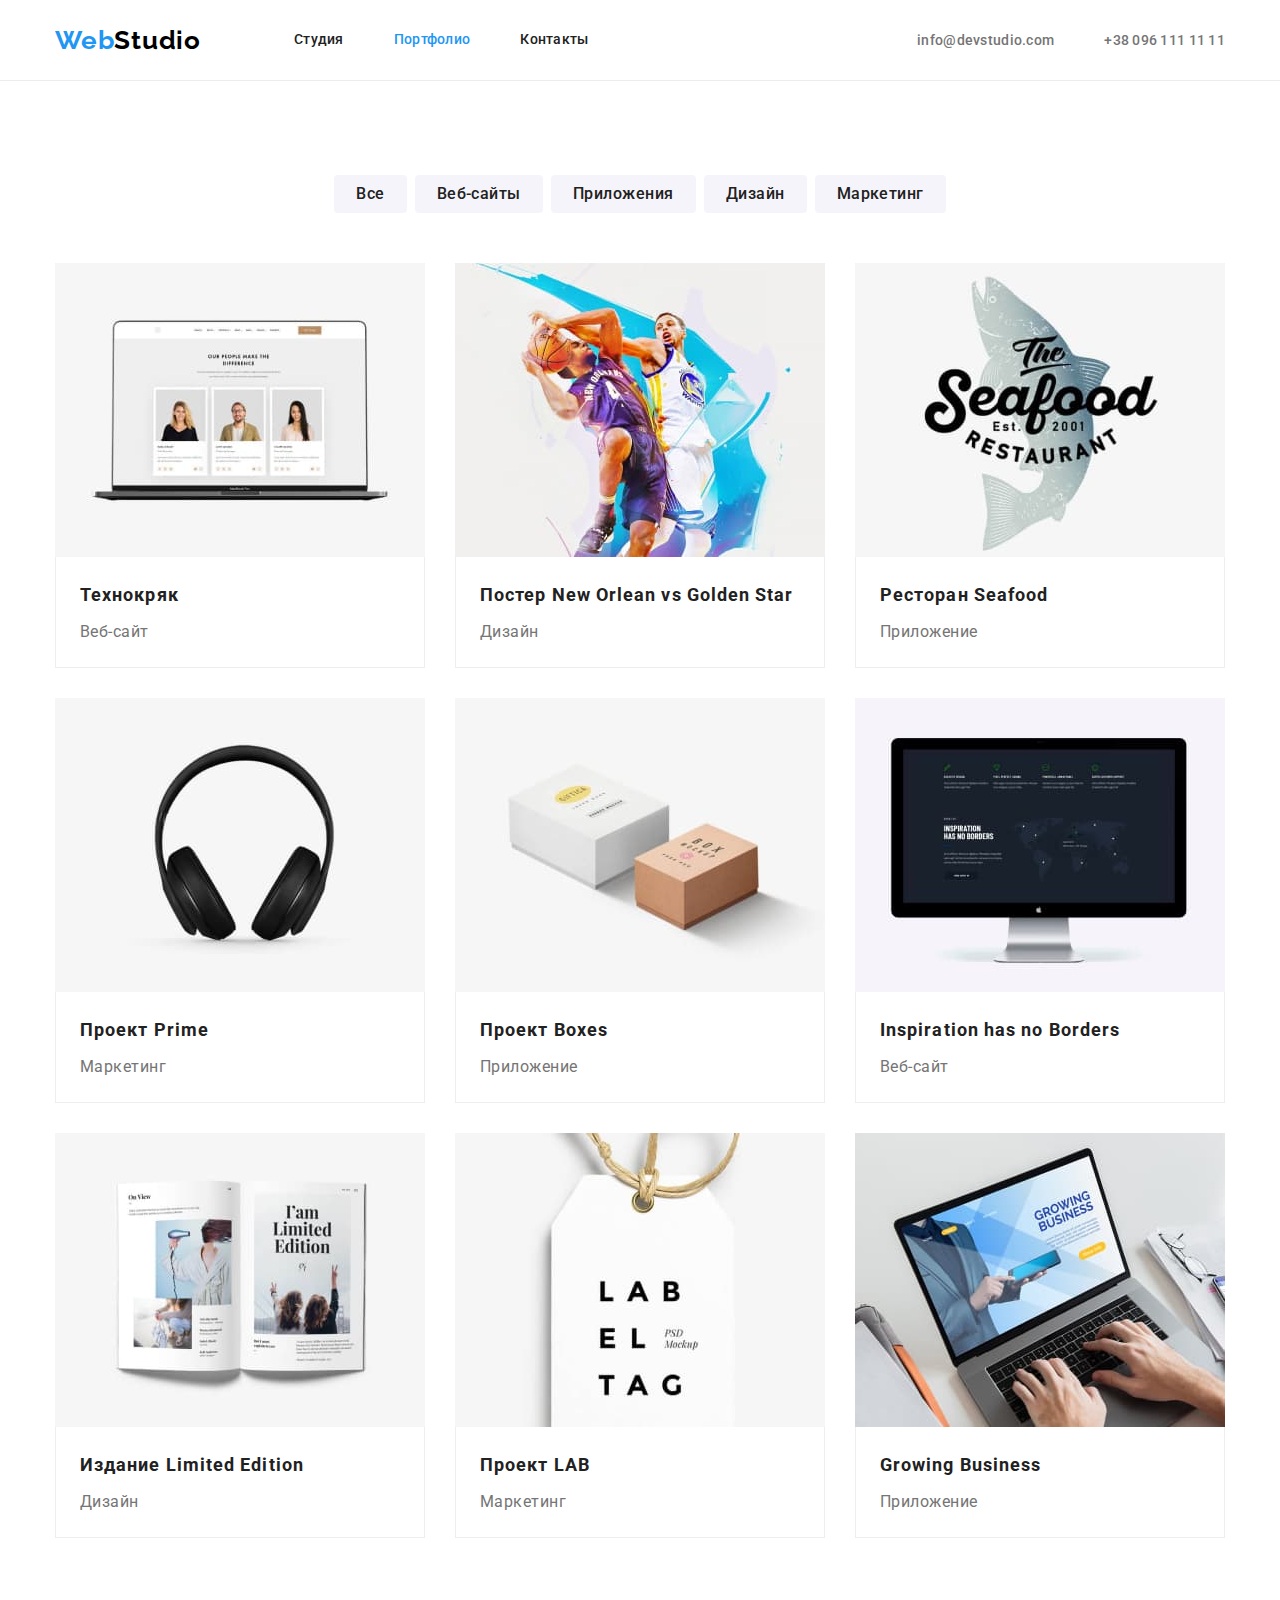
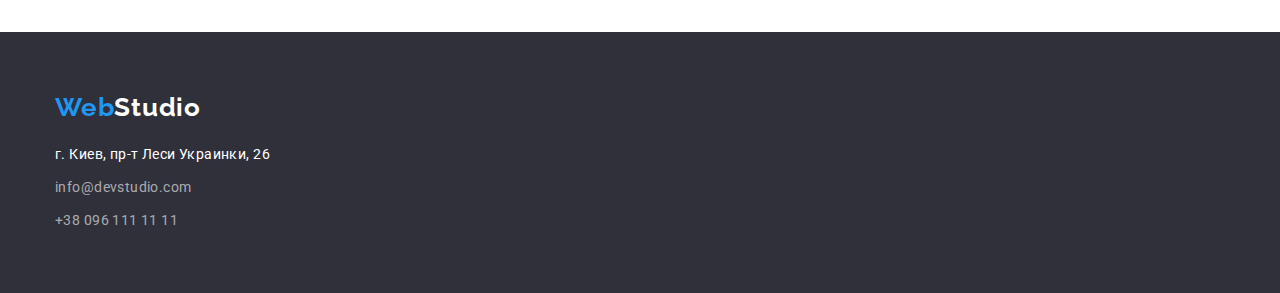
==== portfolio.html @ 06db9b01 "Initial commit" ====
<!DOCTYPE html>
<html lang="ru">
  <head>
    <meta charset="UTF-8" />
    <meta http-equiv="X-UA-Compatible" content="IE=edge" />
    <meta name="viewport" content="width=device-width, initial-scale=1.0" />
    <title>Домашняя работа</title>
    <link
      href="https://fonts.googleapis.com/css2?family=Raleway:wght@700&family=Roboto:wght@400;500;700;900&display=swap"
      rel="stylesheet"
    />
    <link
      rel="stylesheet"
      href="https://cdnjs.cloudflare.com/ajax/libs/modern-normalize/1.1.0/modern-normalize.min.css"
    />
    <link rel="stylesheet" href="./css/styles.css" />
  </head>

  <body>
    <!--Шапка сайта-->
    <header class="header">
      <div class="container nav">
        <a href="./index.html" lang="en" class="logo"><span>Web</span>Studio</a>
        <nav class="nav-list">
          <ul class="site-nav list">
            <li class="item"><a href="./index.html" class="link">Студия</a></li>
            <li class="item"><a href="./portfolio.html" class="link current">Портфолио</a></li>
            <li class="item"><a href="#" class="link">Контакты</a></li>
          </ul>
        </nav>
        <ul class="contacts list">
          <li class="item">
            <a href="mailto:info@devstudio.com" class="link">info@devstudio.com</a>
          </li>
          <li class="item"><a href="tel:+380961111111" class="link">+38 096 111 11 11</a></li>
        </ul>
      </div>
    </header>

    <main>
      <section class="section">
        <div class="container">
          <h1 class="visually-hidden">Наши проекты</h1>
          <ul class="buttons list">
            <li class="item">
              <button type="button" class="btn">Все</button>
            </li>
            <li class="item">
              <button type="button" class="btn">Веб-сайты</button>
            </li>
            <li class="item">
              <button type="button" class="btn">Приложения</button>
            </li>
            <li class="item">
              <button type="button" class="btn">Дизайн</button>
            </li>
            <li class="item">
              <button type="button" class="btn">Маркетинг</button>
            </li>
          </ul>
          <ul class="projects list">
            <li class="item">
              <a href="" class="link">
                <img src="./images/img1.jpg" alt="example1" width="370" height="294" />
                <div class="project-title">
                  <h2 class="title">Технокряк</h2>
                  <p class="text">Веб-сайт</p>
                </div>
              </a>
            </li>
            <li class="item">
              <a href="" class="link">
                <img src="./images/img2.jpg" alt="example2" width="370" height="294" />
                <div class="project-title">
                  <h2 class="title">Постер <span lang="en">New Orlean vs Golden Star</span></h2>
                  <p class="text">Дизайн</p>
                </div>
              </a>
            </li>
            <li class="item">
              <a href="" class="link">
                <img src="./images/img3.jpg" alt="example3" width="370" height="294" />
                <div class="project-title">
                  <h2 class="title">Ресторан <span>Seafood</span></h2>
                  <p class="text">Приложение</p>
                </div>
              </a>
            </li>
            <li class="item">
              <a href="" class="link">
                <img src="./images/img4.jpg" alt="example4" width="370" height="294" />
                <div class="project-title">
                  <h2 class="title">Проект <span>Prime</span></h2>
                  <p class="text">Маркетинг</p>
                </div>
              </a>
            </li>
            <li class="item">
              <a href="" class="link">
                <img src="./images/img5.jpg" alt="example5" width="370" height="294" />
                <div class="project-title">
                  <h2 class="title">Проект <span>Boxes</span></h2>
                  <p class="text">Приложение</p>
                </div>
              </a>
            </li>
            <li class="item">
              <a href="" class="link">
                <img src="./images/img6.jpg" alt="example6" width="370" height="294" />
                <div class="project-title">
                  <h2 lang="en" class="title">Inspiration has no Borders</h2>
                  <p class="text">Веб-сайт</p>
                </div>
              </a>
            </li>
            <li class="item">
              <a href="" class="link">
                <img src="./images/img7.jpg" alt="example7" width="370" height="294" />
                <div class="project-title">
                  <h2 class="title">Издание <span lang="en">Limited Edition</span></h2>
                  <p class="text">Дизайн</p>
                </div>
              </a>
            </li>
            <li class="item">
              <a href="" class="link">
                <img src="./images/img8.jpg" alt="example8" width="370" height="294" />
                <div class="project-title">
                  <h2 class="title">Проект <span>LAB</span></h2>
                  <p class="text">Маркетинг</p>
                </div>
              </a>
            </li>
            <li class="item">
              <a href="" class="link">
                <img src="./images/img9.jpg" alt="example9" width="370" height="294" />
                <div class="project-title">
                  <h2 lang="en" class="title">Growing Business</h2>
                  <p class="text">Приложение</p>
                </div>
              </a>
            </li>
          </ul>
        </div>
      </section>
    </main>
    <footer class="footer">
      <div class="container">
        <a href="" lang="en" class="logo"><span>Web</span>Studio</a>
        <address class="address">
          г. Киев, пр-т Леси Украинки, 26
          <a href="mailto:info@devstudio.com" class="link mail">info@devstudio.com</a>
          <a href="tel:+380961111111" class="link">+38 096 111 11 11</a>
        </address>
      </div>
    </footer>
  </body>
</html>
---- css/styles.css ----
/* цвет вторичного текста #212121; */
/* цвет основного текста #757575; */
/* акцент #2196F3;*/
/* цвет адреса rgba(255, 255, 255, 0.6); */
/* цвет основного фона #FFFFFF; */
/* цвет logo #000000 */
/* цвет фона героя и подвала #2F303A; */
/* цвет фона кнопки и команды# F5F4FA; */
/* цвет фона кнопки героя 188CE8; */
/* цвет линии под карточкой портфолио #EEEEEE */
/* цвет линии хейдера #ECECEC */
:root {
  --primary-text-color: #757575;
  --title-text-color: #212121;
  --accent-color: #2196f3;
  --accent-white-color: rgba(255, 255, 255, 0.6);
  --primary-white-color: #ffffff;
  --bg-color: #f5f4fa;
  --footer-bg-color: #2f303a;
  --logo-text-color: #000000;
  --button-bg-color: #188ce8;
  --border-color: #eeeeee;
  --border-header-color: #ececec;
}

body {
  margin: 0;
  color: var(--primary-text-color);
  background-color: var(--primary-white-color);
  font-family: 'Roboto', sans-serif;
}

.container {
  width: 1200px;
  margin-left: auto;
  margin-right: auto;
  padding-left: 15px;
  padding-right: 15px;
}

.list {
  margin: 0;
  padding: 0;
  list-style: none;
}

h1,
h2,
h3,
p {
  margin-top: 0;
  margin-bottom: 0;
}
img {
  display: block;
}

.visually-hidden {
  position: absolute;
  width: 1px;
  height: 1px;
  margin: -1px;
  border: 0;
  padding: 0;
  white-space: nowrap;
  clip-path: inset(100%);
  clip: rect(0 0 0 0);
  overflow: hidden;
}
/* header */
.logo {
  color: var(--logo-text-color);
  font-family: 'Raleway';
  font-weight: 700;
  font-size: 26px;
  line-height: 1.19;
  text-decoration: none;
  letter-spacing: 0.03em;
}

.logo span {
  color: var(--accent-color);
}

/* site nav */
.header {
  border-bottom: 1px solid var(--border-header-color);
}
.container.nav .site-nav,
.container.nav {
  display: flex;
  align-items: center;
}

.nav-list {
  margin-left: 93px;
}
.site-nav {
  display: flex;
}
.site-nav .item {
  margin-right: 50px;
}
.site-nav .item:last-child {
  margin-right: 0;
}
.site-nav .link {
  display: block;
  padding-top: 32px;
  padding-bottom: 32px;

  color: var(--title-text-color);
  font-weight: 500;
  font-size: 14px;
  line-height: 1.14;
  letter-spacing: 0.02em;
  text-decoration: none;
}

.site-nav .link:hover,
.site-nav .link:focus,
.link.current {
  color: var(--accent-color);
}

.contacts {
  display: flex;
  margin-left: auto;
}

.contacts .item + .item {
  margin-left: 50px;
}

.contacts .link {
  color: var(--primary-text-color);
  font-weight: 500;
  font-size: 14px;
  line-height: 1.14;
  letter-spacing: 0.02em;
  text-decoration: none;
}
.contacts .link:hover,
.contacts .link:focus {
  color: var(--accent-color);
}

/* hero */
.hero {
  padding: 200px 0;

  background-color: var(--footer-bg-color);

  text-align: center;
}

.hero-title {
  margin: 0 auto 30px;
  max-width: 696px;

  color: var(--primary-white-color);

  font-weight: 900;
  font-size: 44px;
  line-height: 1.36;
  letter-spacing: 0.06em;
  text-align: center;
  text-transform: uppercase;
}

/* section */
.section {
  padding-top: 94px;
  padding-bottom: 94px;
}

.section-title {
  margin-bottom: 50px;

  color: var(--title-text-color);

  font-size: 36px;
  line-height: 1.17;
  text-align: center;
  letter-spacing: 0.03em;
}

.feature.list,
.work.list,
.team.list {
  display: flex;
  flex-wrap: wrap;
  justify-content: center;
}

.feature .item {
  width: 270px;
  margin-right: 30px;
}

.section.work {
  padding-top: 0;
}
.work .item,
.team .item {
  margin-right: 30px;
}

.feature .item:last-child,
.work .item:last-child,
.team .item:last-child {
  margin-right: 0px;
}

.feature .title {
  margin-bottom: 10px;

  color: var(--title-text-color);

  font-size: 14px;
  line-height: 1.14;
  text-transform: uppercase;
  letter-spacing: 0.03em;
}

.feature .text {
  font-weight: 400;
  font-size: 14px;
  line-height: 1.71;
  letter-spacing: 0.03em;
}

.team {
  background-color: var(--bg-color);
}

.team-title {
  padding: 30px 10px;
  text-align: center;
}
.team .title {
  margin-bottom: 10px;

  color: var(--title-text-color);

  font-weight: 500;
  font-size: 16px;
  line-height: 1.19;
  letter-spacing: 0.03em;
}

.team .text {
  font-weight: 400;
  font-size: 16px;
  line-height: 1.19;
  letter-spacing: 0.03em;
}

/* address*/
.footer {
  padding-top: 60px;
  padding-bottom: 60px;
  background-color: var(--footer-bg-color);
}

.address {
  color: var(--primary-white-color);
  font-style: normal;
  font-weight: 400;
  font-size: 14px;
  line-height: 1.71;
  letter-spacing: 0.03em;
}

.footer .logo {
  color: var(--primary-white-color);
}

.address {
  margin-top: 20px;
}

.address .link {
  display: block;
  color: var(--accent-white-color);
  text-decoration: none;
}

.address .link:hover,
.address .link:focus {
  color: var(--accent-color);
}
.link.mail {
  margin-top: 9px;
  margin-bottom: 9px;
}

/* buttons */
.btn {
  border-radius: 4px;
  padding: 6px 22px;
  border: 0px;

  color: var(--title-text-color);
  background-color: var(--bg-color);
  cursor: pointer;

  font-family: inherit;
  font-weight: 500;
  font-size: 16px;
  line-height: 1.63;
  letter-spacing: 0.03em;
  text-align: center;
}

.btn:hover,
.btn:focus {
  color: var(--primary-white-color);
  background-color: var(--accent-color);
}

.hero .btn {
  display: inline-block;
  padding: 10px 32px;

  color: var(--primary-white-color);
  background-color: var(--accent-color);
  cursor: pointer;

  font-weight: 700;
  line-height: 1.88;
  letter-spacing: 0.06em;
}

.hero .btn:hover,
.hero .btn:focus {
  background-color: var(--button-bg-color);
}

/* portfolio */

.buttons.list {
  display: flex;
  justify-content: center;
  margin-bottom: 50px;
}

.buttons .item {
  margin-right: 8px;
}

.buttons .item:last-child {
  margin-right: 0px;
}
.projects.list {
  display: flex;
  flex-wrap: wrap;
}

.projects .item {
  width: 370px;
  margin-right: 30px;
  margin-bottom: 30px;
}
.projects .item:nth-child(3n) {
  margin-right: 0px;
}
.projects .item:nth-last-child(-n + 3) {
  margin-bottom: 0px;
}

.project-title {
  padding: 20px 24px;
  border-left: 1px solid var(--border-color);
  border-right: 1px solid var(--border-color);
  border-bottom: 1px solid var(--border-color);
}
.projects .title {
  margin-top: 0;
  margin-bottom: 4px;

  color: var(--title-text-color);

  font-size: 18px;
  line-height: 2;
  letter-spacing: 0.06em;
}

.projects .text {
  color: var(--primary-text-color);
  font-family: 'Roboto';
  font-weight: 400;
  font-size: 16px;
  line-height: 1.88;
  letter-spacing: 0.03em;
}

.projects .link {
  text-decoration: none;
}
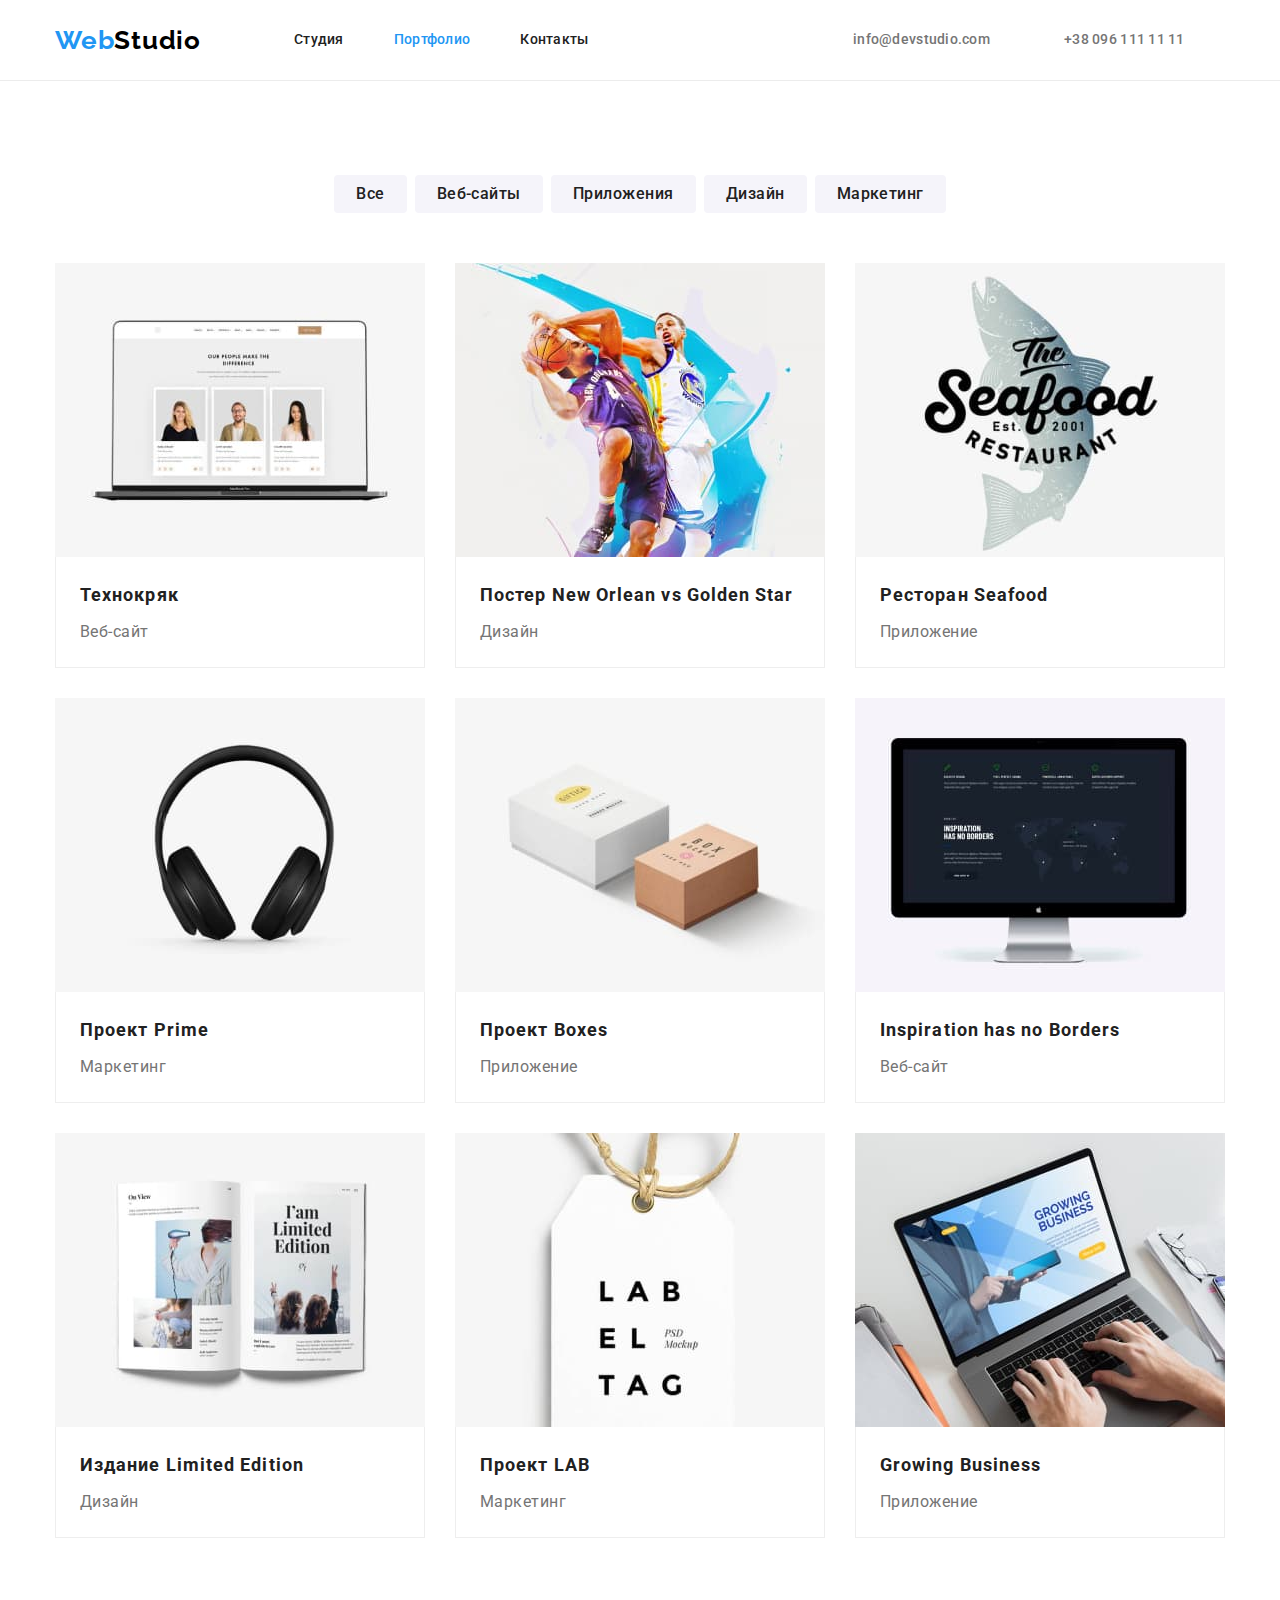
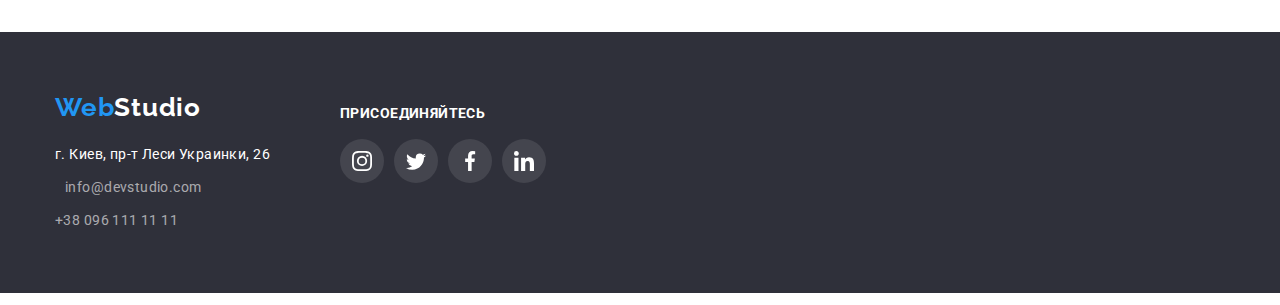
==== commit 8f28d28d: "На перевірку" ====
--- a/portfolio.html
+++ b/portfolio.html
@@ -146,12 +146,47 @@
     </main>
     <footer class="footer">
       <div class="container">
-        <a href="" lang="en" class="logo"><span>Web</span>Studio</a>
-        <address class="address">
-          г. Киев, пр-т Леси Украинки, 26
-          <a href="mailto:info@devstudio.com" class="link mail">info@devstudio.com</a>
-          <a href="tel:+380961111111" class="link">+38 096 111 11 11</a>
-        </address>
+        <div class="container-adress">
+          <a href="" lang="en" class="logo"><span>Web</span>Studio</a>
+          <address class="address">
+            г. Киев, пр-т Леси Украинки, 26
+            <a href="mailto:info@devstudio.com" class="link mail">info@devstudio.com</a>
+            <a href="tel:+380961111111" class="link">+38 096 111 11 11</a>
+          </address>
+        </div>
+        <div class="container-social">
+          <b class="text">присоединяйтесь</b>
+          <ul class="social list">
+            <li class="item">
+              <a href="">
+                <svg class="icon">
+                  <use width="20" height="20" href="./images/symbol-defs.svg#icon-instagram"></use>
+                </svg>
+              </a>
+            </li>
+            <li class="item">
+              <a href="">
+                <svg class="icon">
+                  <use width="20" height="20" href="./images/symbol-defs.svg#icon-twitter1"></use>
+                </svg>
+              </a>
+            </li>
+            <li class="item">
+              <a href="">
+                <svg class="icon">
+                  <use width="20" height="20" href="./images/symbol-defs.svg#icon-facebook"></use>
+                </svg>
+              </a>
+            </li>
+            <li class="item">
+              <a href="">
+                <svg class="icon">
+                  <use width="20" height="20" href="./images/symbol-defs.svg#icon-linkedin"></use>
+                </svg>
+              </a>
+            </li>
+          </ul>
+        </div>
       </div>
     </footer>
   </body>
--- a/css/styles.css
+++ b/css/styles.css
@@ -2,13 +2,22 @@
 /* цвет основного текста #757575; */
 /* акцент #2196F3;*/
 /* цвет адреса rgba(255, 255, 255, 0.6); */
+/* цвет logo #000000 */
+
 /* цвет основного фона #FFFFFF; */
-/* цвет logo #000000 */
 /* цвет фона героя и подвала #2F303A; */
 /* цвет фона кнопки и команды# F5F4FA; */
 /* цвет фона кнопки героя 188CE8; */
+/*цвет фона героя #c4c4c4*;/
+
 /* цвет линии под карточкой портфолио #EEEEEE */
 /* цвет линии хейдера #ECECEC */
+/* цвет бордер клиент секции rgba(175, 177, 184, 1) */
+/* цвет бордер клиент секции rgba(33, 150, 243, 1) */
+
+/* цвет затемнения rgba(47, 48, 58, 0.4); */
+/* цвет иконки #afb1b8;*/
+/* цвет фона иконки подвала rgb(255, 255, 255, 0.1);  */
 :root {
   --primary-text-color: #757575;
   --title-text-color: #212121;
@@ -17,10 +26,17 @@
   --primary-white-color: #ffffff;
   --bg-color: #f5f4fa;
   --footer-bg-color: #2f303a;
+  --hero-bg-color: #c4c4c4;
+  --hero-bg-image: rgba(47, 48, 58, 0.4);
   --logo-text-color: #000000;
   --button-bg-color: #188ce8;
   --border-color: #eeeeee;
   --border-header-color: #ececec;
+  --border-client-color: rgba(175, 177, 184, 1);
+  --border-client-current-color: rgba(33, 150, 243, 1);
+
+  --icon-bg-color: rgb(255, 255, 255, 0.1);
+  --icon-color: #afb1b8;
 }
 
 body {
@@ -123,16 +139,30 @@
   color: var(--accent-color);
 }
 
-.contacts {
-  display: flex;
+.contacts.list {
+  display: flex;
+  align-items: center;
   margin-left: auto;
 }
 
 .contacts .item + .item {
   margin-left: 50px;
 }
-
+.contacts .item {
+  display: flex;
+  padding: 0px;
+  width: 161px;
+  height: 16px;
+}
+
+.contacts .item.second {
+  width: 142px;
+}
 .contacts .link {
+  display: flex;
+  align-items: center;
+  margin: 0px;
+
   color: var(--primary-text-color);
   font-weight: 500;
   font-size: 14px;
@@ -140,16 +170,53 @@
   letter-spacing: 0.02em;
   text-decoration: none;
 }
+.contacts .link.first {
+  width: 161px;
+  height: 16px;
+}
 .contacts .link:hover,
 .contacts .link:focus {
   color: var(--accent-color);
 }
 
+.mail,
+.phone {
+  margin-left: 10px;
+}
+
+.icon-mail {
+  width: 16px;
+  height: 12px;
+  fill: var(--primary-text-color);
+}
+
+.icon-phone {
+  width: 10px;
+  height: 16px;
+  fill: var(--primary-text-color);
+}
+
+.icon-phone:hover,
+.icon-phone:focus,
+.icon-mail:hover,
+.icon-mail:focus {
+  fill: var(--accent-color);
+}
+
 /* hero */
 .hero {
+  max-width: 1600px;
+  height: 600px;
+  margin-left: auto;
+  margin-right: auto;
   padding: 200px 0;
-
-  background-color: var(--footer-bg-color);
+  background-color: var(--hero-bg-color);
+  background-image: linear-gradient(to right, rgba(47, 48, 58, 0.4), rgba(47, 48, 58, 0.4)),
+    url(../images/hero.jpg);
+
+  background-repeat: no-repeat;
+  background-position: center;
+  background-size: cover;
 
   text-align: center;
 }
@@ -193,6 +260,18 @@
   justify-content: center;
 }
 
+.container-feature {
+  height: 120px;
+  padding: 25px 100px;
+  margin-bottom: 30px;
+  background-color: var(--bg-color);
+  border-radius: 4px;
+}
+
+/* .container-feature .current {
+  (0px 4px 4px rgba(0, 0, 0, 0.25)); drop-shadow:
+} */
+
 .feature .item {
   width: 270px;
   margin-right: 30px;
@@ -201,12 +280,13 @@
 .section.work {
   padding-top: 0;
 }
+
 .work .item,
 .team .item {
   margin-right: 30px;
 }
 
-.feature .item:last-child,
+.item:last-child,
 .work .item:last-child,
 .team .item:last-child {
   margin-right: 0px;
@@ -230,12 +310,19 @@
   letter-spacing: 0.03em;
 }
 
-.team {
+.team .item {
   background-color: var(--bg-color);
+  box-shadow: 0px 1px 3px rgba(0, 0, 0, 0.12), 0px 1px 1px rgba(0, 0, 0, 0.14),
+    0px 2px 1px rgba(0, 0, 0, 0.2);
+  border-radius: 0px 0px 4px 4px;
 }
 
 .team-title {
-  padding: 30px 10px;
+  padding-top: 30px;
+  padding-bottom: 30px;
+
+  background: var(--primary-white-color);
+
   text-align: center;
 }
 .team .title {
@@ -256,7 +343,85 @@
   letter-spacing: 0.03em;
 }
 
+.social.list {
+  display: flex;
+  flex-wrap: wrap;
+  justify-content: center;
+
+  margin-top: 16px;
+}
+.social .item,
+.social .item:hover,
+.social .item:focus {
+  padding: 12px;
+  border: none;
+  width: 44px;
+  height: 44px;
+  margin-right: 10px;
+  background-color: var(--primary-white-color);
+  border-radius: 50%;
+  box-shadow: none;
+}
+
+.social .item:last-child {
+  margin-right: 0px;
+}
+
+.social .item:hover,
+.social .item:focus {
+  background-color: var(--accent-color);
+}
+
+.team .icon,
+.client.icon {
+  fill: var(--icon-color);
+}
+
+.team .icon:hover,
+.team .icon:focus,
+.team .icon-current {
+  fill: var(--primary-white-color);
+}
+
+/* section client */
+.client .list {
+  display: flex;
+  flex-wrap: wrap;
+  justify-content: center;
+  padding: 0;
+}
+
+.client .item {
+  width: 170px;
+  height: 92px;
+  padding: 16px 32px;
+  margin-right: 30px;
+  border: 1px solid var(--border-client-color);
+}
+
+.client .item:last-child {
+  margin-right: 0px;
+}
+
+.client .item:hover,
+.client .item:focus {
+  border: 1px solid var(--border-client-current-color);
+}
+.client .icon {
+  fill: var(--icon-color);
+}
+
+.client .icon:hover,
+.client .icon:focus {
+  fill: var(--accent-color);
+}
+
 /* address*/
+.footer .container {
+  display: flex;
+  justify-content: start;
+}
+
 .footer {
   padding-top: 60px;
   padding-bottom: 60px;
@@ -264,7 +429,10 @@
 }
 
 .address {
+  margin-top: 20px;
+
   color: var(--primary-white-color);
+
   font-style: normal;
   font-weight: 400;
   font-size: 14px;
@@ -276,10 +444,6 @@
   color: var(--primary-white-color);
 }
 
-.address {
-  margin-top: 20px;
-}
-
 .address .link {
   display: block;
   color: var(--accent-white-color);
@@ -295,6 +459,30 @@
   margin-bottom: 9px;
 }
 
+.container-social {
+  padding-top: 12px;
+  margin-left: 70px;
+}
+
+.container-social .text {
+  color: var(--primary-white-color);
+
+  font-size: 14px;
+  line-height: 1.14;
+  letter-spacing: 0.03em;
+  text-transform: uppercase;
+}
+
+.container-social .list {
+  justify-content: left;
+}
+.container-social .item {
+  background-color: var(--icon-bg-color);
+}
+
+.container-social .icon {
+  fill: #ffffff;
+}
 /* buttons */
 .btn {
   border-radius: 4px;
@@ -317,6 +505,8 @@
 .btn:focus {
   color: var(--primary-white-color);
   background-color: var(--accent-color);
+  box-shadow: 0px 3px 1px rgba(0, 0, 0, 0.1), 0px 1px 2px rgba(0, 0, 0, 0.08),
+    0px 2px 2px rgba(0, 0, 0, 0.12);
 }
 
 .hero .btn {
@@ -367,6 +557,10 @@
 }
 .projects .item:nth-last-child(-n + 3) {
   margin-bottom: 0px;
+}
+.projects .item:hover {
+  box-shadow: 0px 1px 1px rgba(0, 0, 0, 0.12), 0px 4px 4px rgba(0, 0, 0, 0.06),
+    1px 4px 6px rgba(0, 0, 0, 0.16);
 }
 
 .project-title {
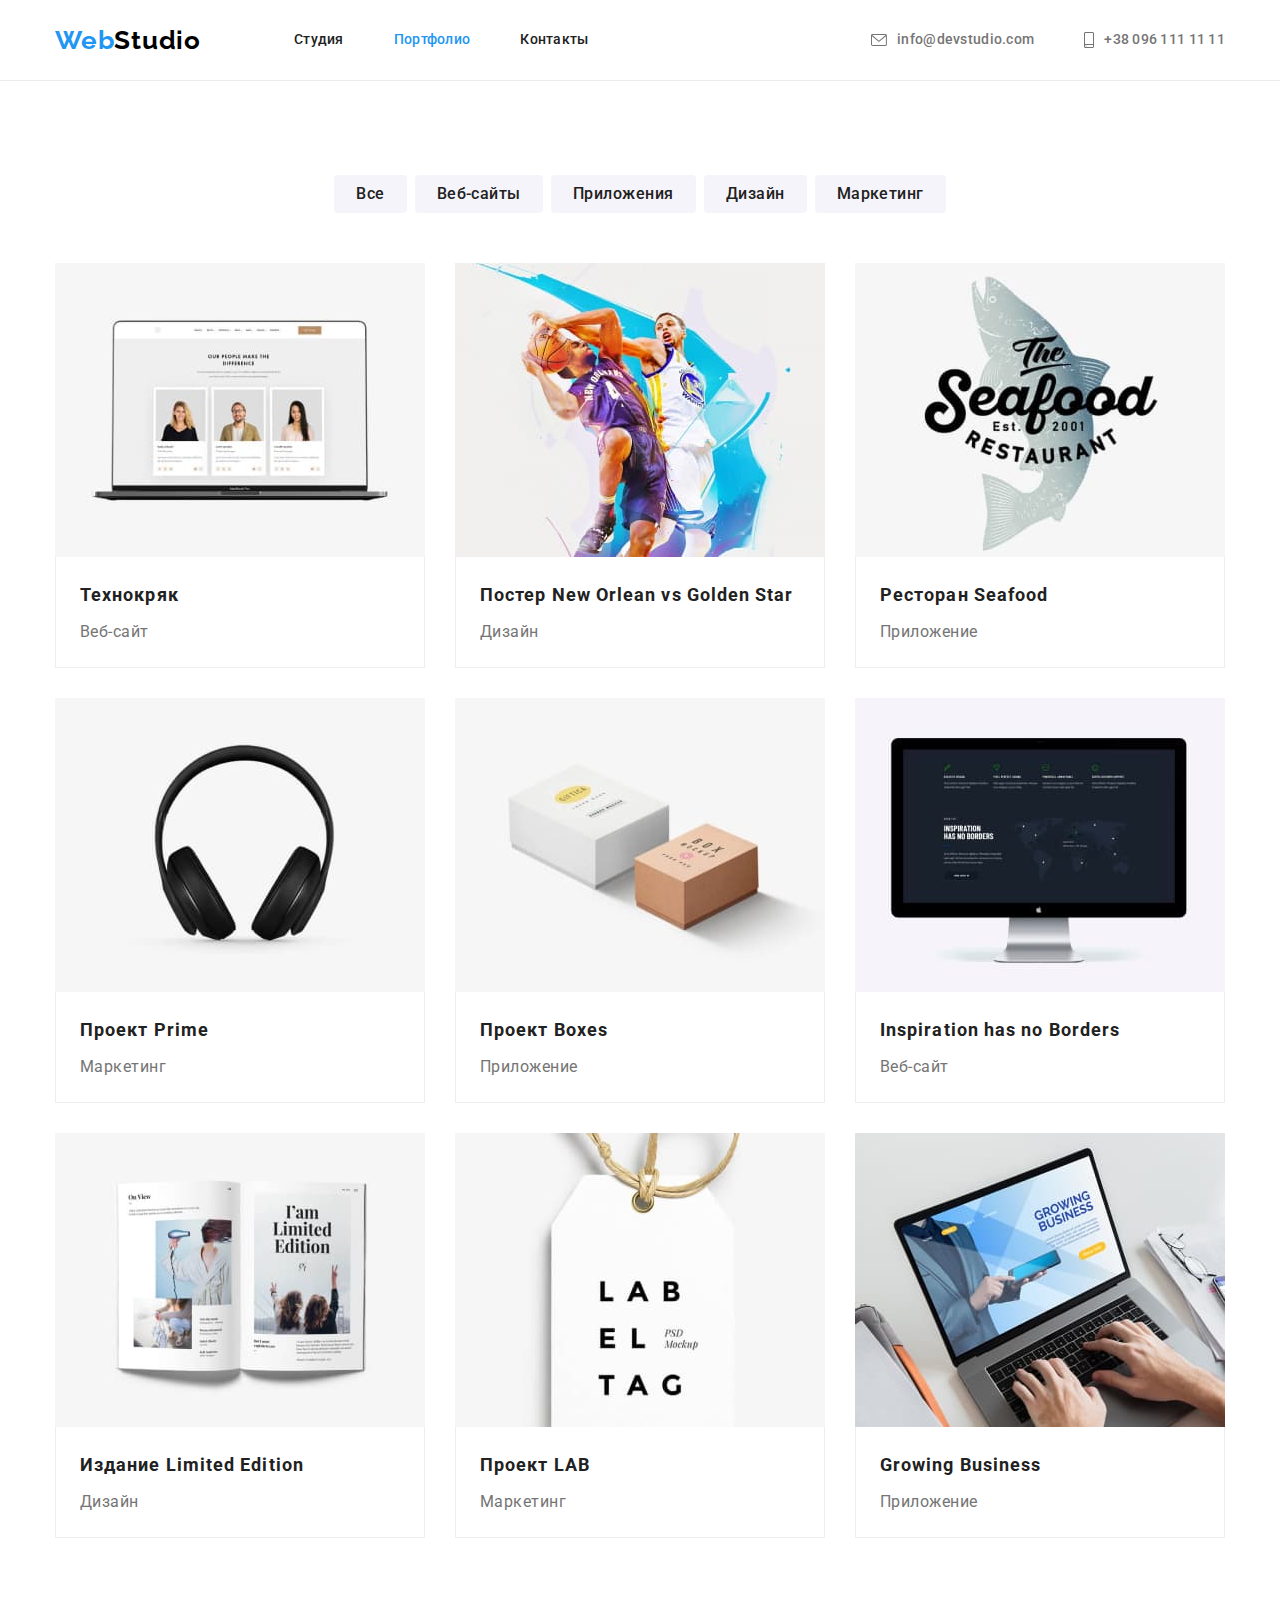
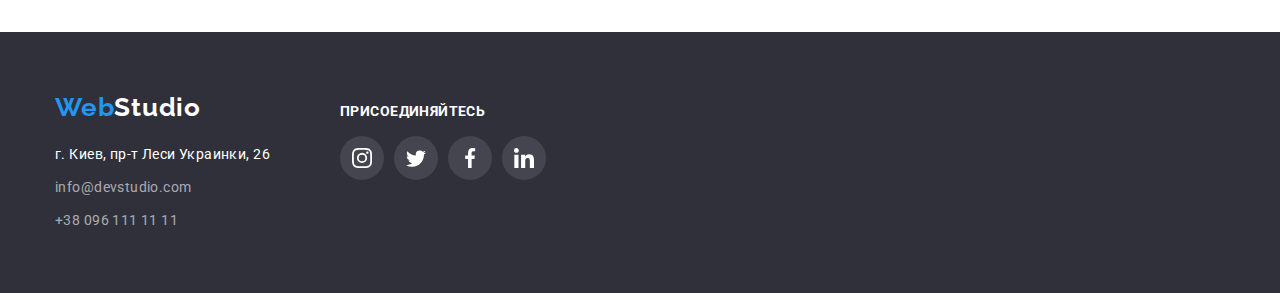
==== commit b619ad15: "Виправлення" ====
--- a/portfolio.html
+++ b/portfolio.html
@@ -30,10 +30,21 @@
         </nav>
         <ul class="contacts list">
           <li class="item">
-            <a href="mailto:info@devstudio.com" class="link">info@devstudio.com</a>
+            <a href="mailto:info@devstudio.com" class="link">
+              <svg  width="16" height="12">
+                <use href="./images/symbol-defs.svg#icon-envelope"></use>
+              </svg>
+              <span class="mail">info@devstudio.com</span></a
+            >
           </li>
-          <li class="item"><a href="tel:+380961111111" class="link">+38 096 111 11 11</a></li>
-        </ul>
+          <li class="item">
+            <a href="tel:+380961111111" class="link">
+              <svg width="10" height="16">
+                <use href="./images/symbol-defs.svg#icon-smartphone"></use>
+              </svg>
+              <span class="phone">+38 096 111 11 11</span></a
+            >
+          </li>
       </div>
     </header>
 
@@ -155,33 +166,33 @@
           </address>
         </div>
         <div class="container-social">
-          <b class="text">присоединяйтесь</b>
+          <b>присоединяйтесь</b>
           <ul class="social list">
             <li class="item">
-              <a href="">
-                <svg class="icon">
-                  <use width="20" height="20" href="./images/symbol-defs.svg#icon-instagram"></use>
-                </svg>
-              </a>
-            </li>
-            <li class="item">
-              <a href="">
-                <svg class="icon">
-                  <use width="20" height="20" href="./images/symbol-defs.svg#icon-twitter1"></use>
-                </svg>
-              </a>
-            </li>
-            <li class="item">
-              <a href="">
-                <svg class="icon">
-                  <use width="20" height="20" href="./images/symbol-defs.svg#icon-facebook"></use>
-                </svg>
-              </a>
-            </li>
-            <li class="item">
-              <a href="">
-                <svg class="icon">
-                  <use width="20" height="20" href="./images/symbol-defs.svg#icon-linkedin"></use>
+              <a class="link icon" href="">
+                <svg width="20" height="20">
+                  <use href="./images/symbol-defs.svg#icon-instagram"></use>
+                </svg>
+              </a>
+            </li>
+            <li class="item">
+              <a class="link icon" href="">
+                <svg width="20" height="20">
+                  <use href="./images/symbol-defs.svg#icon-twitter1"></use>
+                </svg>
+              </a>
+            </li>
+            <li class="item">
+              <a class="link icon" href="">
+                <svg width="20" height="20">
+                  <use href="./images/symbol-defs.svg#icon-facebook"></use>
+                </svg>
+              </a>
+            </li>
+            <li class="item">
+              <a class="link icon" href="">
+                <svg width="20" height="20">
+                  <use href="./images/symbol-defs.svg#icon-linkedin"></use>
                 </svg>
               </a>
             </li>
--- a/css/styles.css
+++ b/css/styles.css
@@ -145,62 +145,37 @@
   margin-left: auto;
 }
 
+.contacts .item {
+  display: flex;
+  padding: 0px;
+}
+
 .contacts .item + .item {
   margin-left: 50px;
 }
-.contacts .item {
-  display: flex;
-  padding: 0px;
-  width: 161px;
-  height: 16px;
-}
-
-.contacts .item.second {
-  width: 142px;
-}
+
 .contacts .link {
-  display: flex;
+  display: inline-flex;
   align-items: center;
   margin: 0px;
-
   color: var(--primary-text-color);
+  fill: var(--primary-text-color);
   font-weight: 500;
   font-size: 14px;
   line-height: 1.14;
   letter-spacing: 0.02em;
   text-decoration: none;
 }
-.contacts .link.first {
-  width: 161px;
-  height: 16px;
-}
+
 .contacts .link:hover,
 .contacts .link:focus {
   color: var(--accent-color);
-}
-
-.mail,
-.phone {
+  fill: var(--accent-color);
+}
+
+.contacts.list .mail,
+.contacts.list .phone {
   margin-left: 10px;
-}
-
-.icon-mail {
-  width: 16px;
-  height: 12px;
-  fill: var(--primary-text-color);
-}
-
-.icon-phone {
-  width: 10px;
-  height: 16px;
-  fill: var(--primary-text-color);
-}
-
-.icon-phone:hover,
-.icon-phone:focus,
-.icon-mail:hover,
-.icon-mail:focus {
-  fill: var(--accent-color);
 }
 
 /* hero */
@@ -261,16 +236,14 @@
 }
 
 .container-feature {
+  display: flex;
+  justify-content: center;
+  align-items: center;
   height: 120px;
-  padding: 25px 100px;
   margin-bottom: 30px;
   background-color: var(--bg-color);
   border-radius: 4px;
 }
-
-/* .container-feature .current {
-  (0px 4px 4px rgba(0, 0, 0, 0.25)); drop-shadow:
-} */
 
 .feature .item {
   width: 270px;
@@ -310,6 +283,9 @@
   letter-spacing: 0.03em;
 }
 
+.section.team {
+  background-color: var(--bg-color);
+}
 .team .item {
   background-color: var(--bg-color);
   box-shadow: 0px 1px 3px rgba(0, 0, 0, 0.12), 0px 1px 1px rgba(0, 0, 0, 0.14),
@@ -318,8 +294,7 @@
 }
 
 .team-title {
-  padding-top: 30px;
-  padding-bottom: 30px;
+  padding: 30px 10px;
 
   background: var(--primary-white-color);
 
@@ -350,16 +325,12 @@
 
   margin-top: 16px;
 }
-.social .item,
-.social .item:hover,
-.social .item:focus {
-  padding: 12px;
+.social .item {
   border: none;
   width: 44px;
   height: 44px;
   margin-right: 10px;
   background-color: var(--primary-white-color);
-  border-radius: 50%;
   box-shadow: none;
 }
 
@@ -367,20 +338,21 @@
   margin-right: 0px;
 }
 
-.social .item:hover,
-.social .item:focus {
+.social .link.icon {
+  display: flex;
+  justify-content: center;
+  align-items: center;
+  width: 100%;
+  height: 100%;
+  fill: var(--icon-color);
+  background-color: var(--primary-white-color);
+  border-radius: 50%;
+}
+
+.team .icon:hover,
+.team .icon:focus {
+  fill: var(--primary-white-color);
   background-color: var(--accent-color);
-}
-
-.team .icon,
-.client.icon {
-  fill: var(--icon-color);
-}
-
-.team .icon:hover,
-.team .icon:focus,
-.team .icon-current {
-  fill: var(--primary-white-color);
 }
 
 /* section client */
@@ -394,32 +366,34 @@
 .client .item {
   width: 170px;
   height: 92px;
-  padding: 16px 32px;
   margin-right: 30px;
-  border: 1px solid var(--border-client-color);
 }
 
 .client .item:last-child {
   margin-right: 0px;
 }
 
-.client .item:hover,
-.client .item:focus {
+.client .link.icon {
+  display: flex;
+  justify-content: center;
+  align-items: center;
+  width: 100%;
+  height: 100%;
+  fill: var(--icon-color);
+  border: 1px solid var(--border-client-color);
+}
+
+.client .link.icon:hover,
+.client .link.icon:focus {
+  fill: var(--accent-color);
   border: 1px solid var(--border-client-current-color);
-}
-.client .icon {
-  fill: var(--icon-color);
-}
-
-.client .icon:hover,
-.client .icon:focus {
-  fill: var(--accent-color);
 }
 
 /* address*/
 .footer .container {
   display: flex;
   justify-content: start;
+  align-items: baseline;
 }
 
 .footer {
@@ -460,11 +434,8 @@
 }
 
 .container-social {
-  padding-top: 12px;
   margin-left: 70px;
-}
-
-.container-social .text {
+
   color: var(--primary-white-color);
 
   font-size: 14px;
@@ -477,11 +448,16 @@
   justify-content: left;
 }
 .container-social .item {
+  background-color: var(--footer-bg-color);
+}
+
+.container-social .link.icon {
   background-color: var(--icon-bg-color);
-}
-
-.container-social .icon {
   fill: #ffffff;
+}
+.container-social .icon:hover,
+.container-social .icon:focus {
+  background-color: var(--accent-color);
 }
 /* buttons */
 .btn {
@@ -558,10 +534,6 @@
 .projects .item:nth-last-child(-n + 3) {
   margin-bottom: 0px;
 }
-.projects .item:hover {
-  box-shadow: 0px 1px 1px rgba(0, 0, 0, 0.12), 0px 4px 4px rgba(0, 0, 0, 0.06),
-    1px 4px 6px rgba(0, 0, 0, 0.16);
-}
 
 .project-title {
   padding: 20px 24px;
@@ -592,3 +564,9 @@
 .projects .link {
   text-decoration: none;
 }
+
+.projects .link:hover,
+.projects .link:focus {
+  box-shadow: 0px 1px 1px rgba(0, 0, 0, 0.12), 0px 4px 4px rgba(0, 0, 0, 0.06),
+    1px 4px 6px rgba(0, 0, 0, 0.16);
+}
